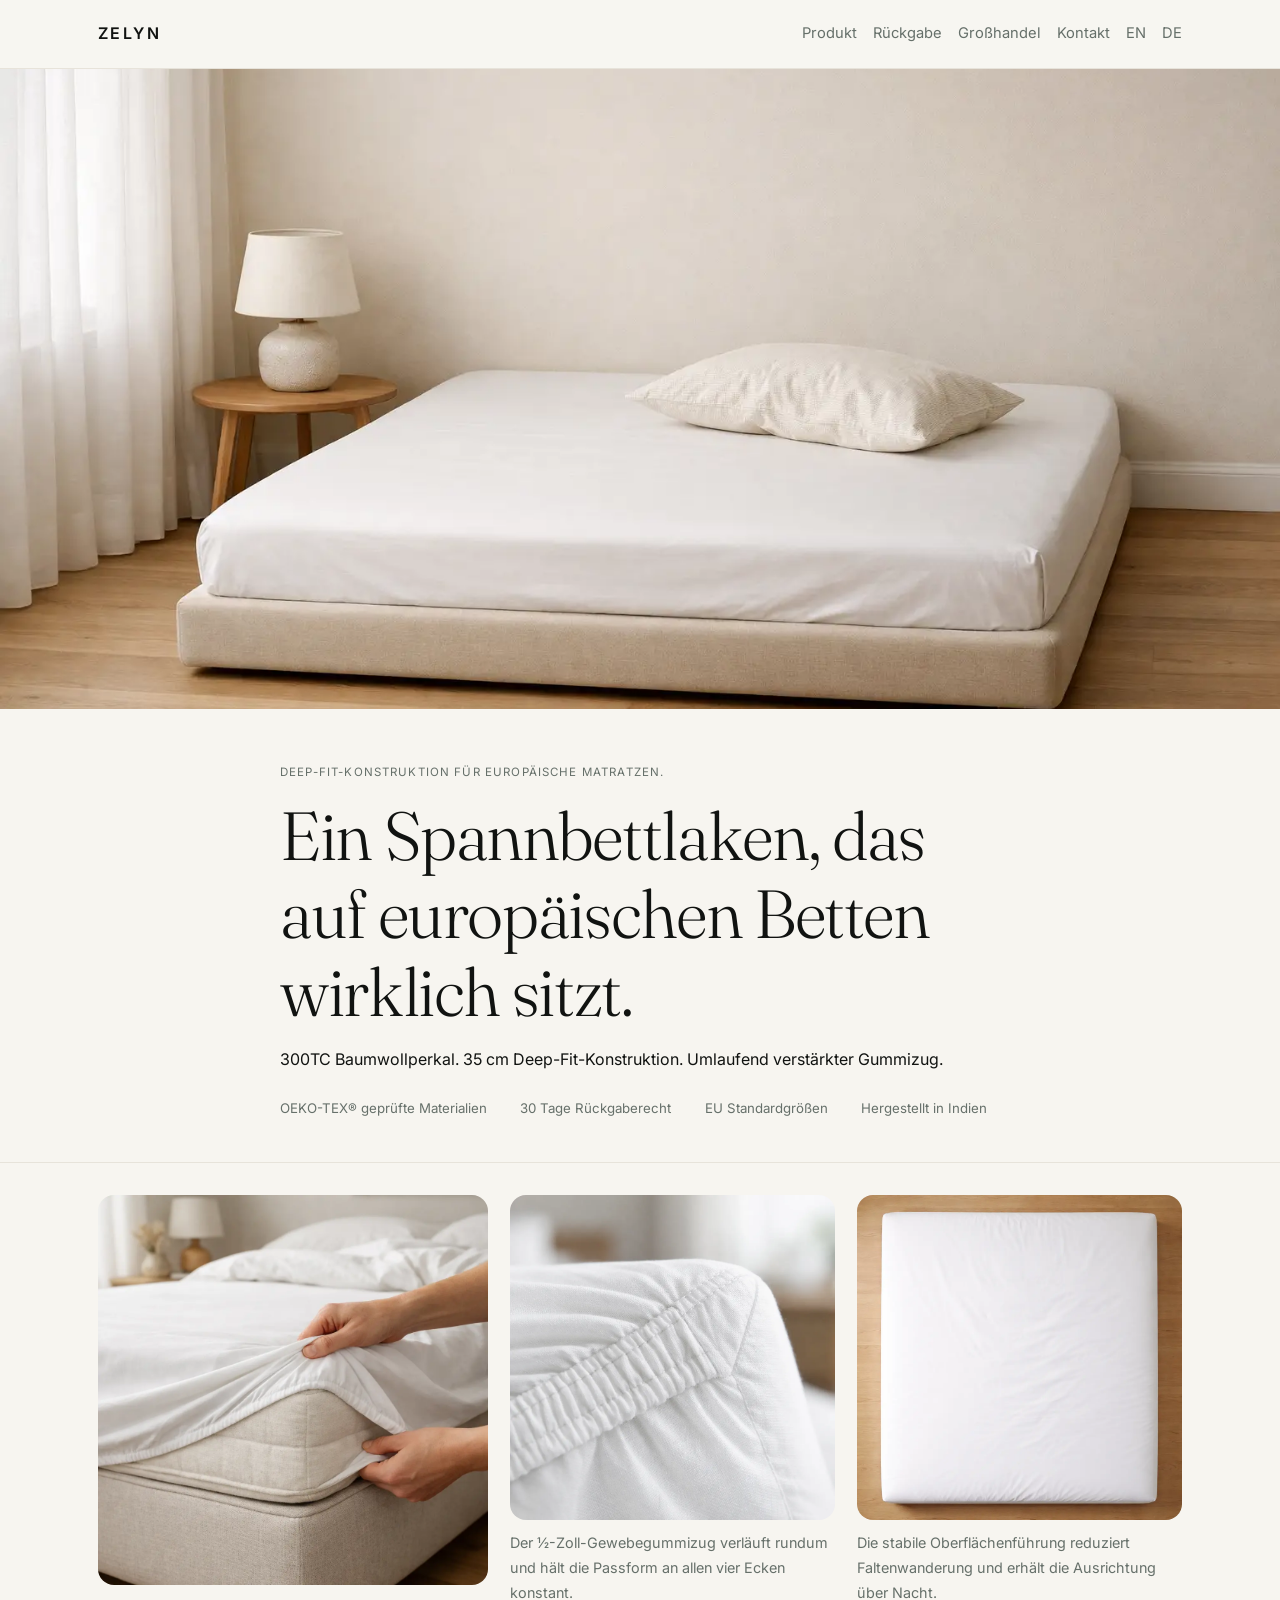
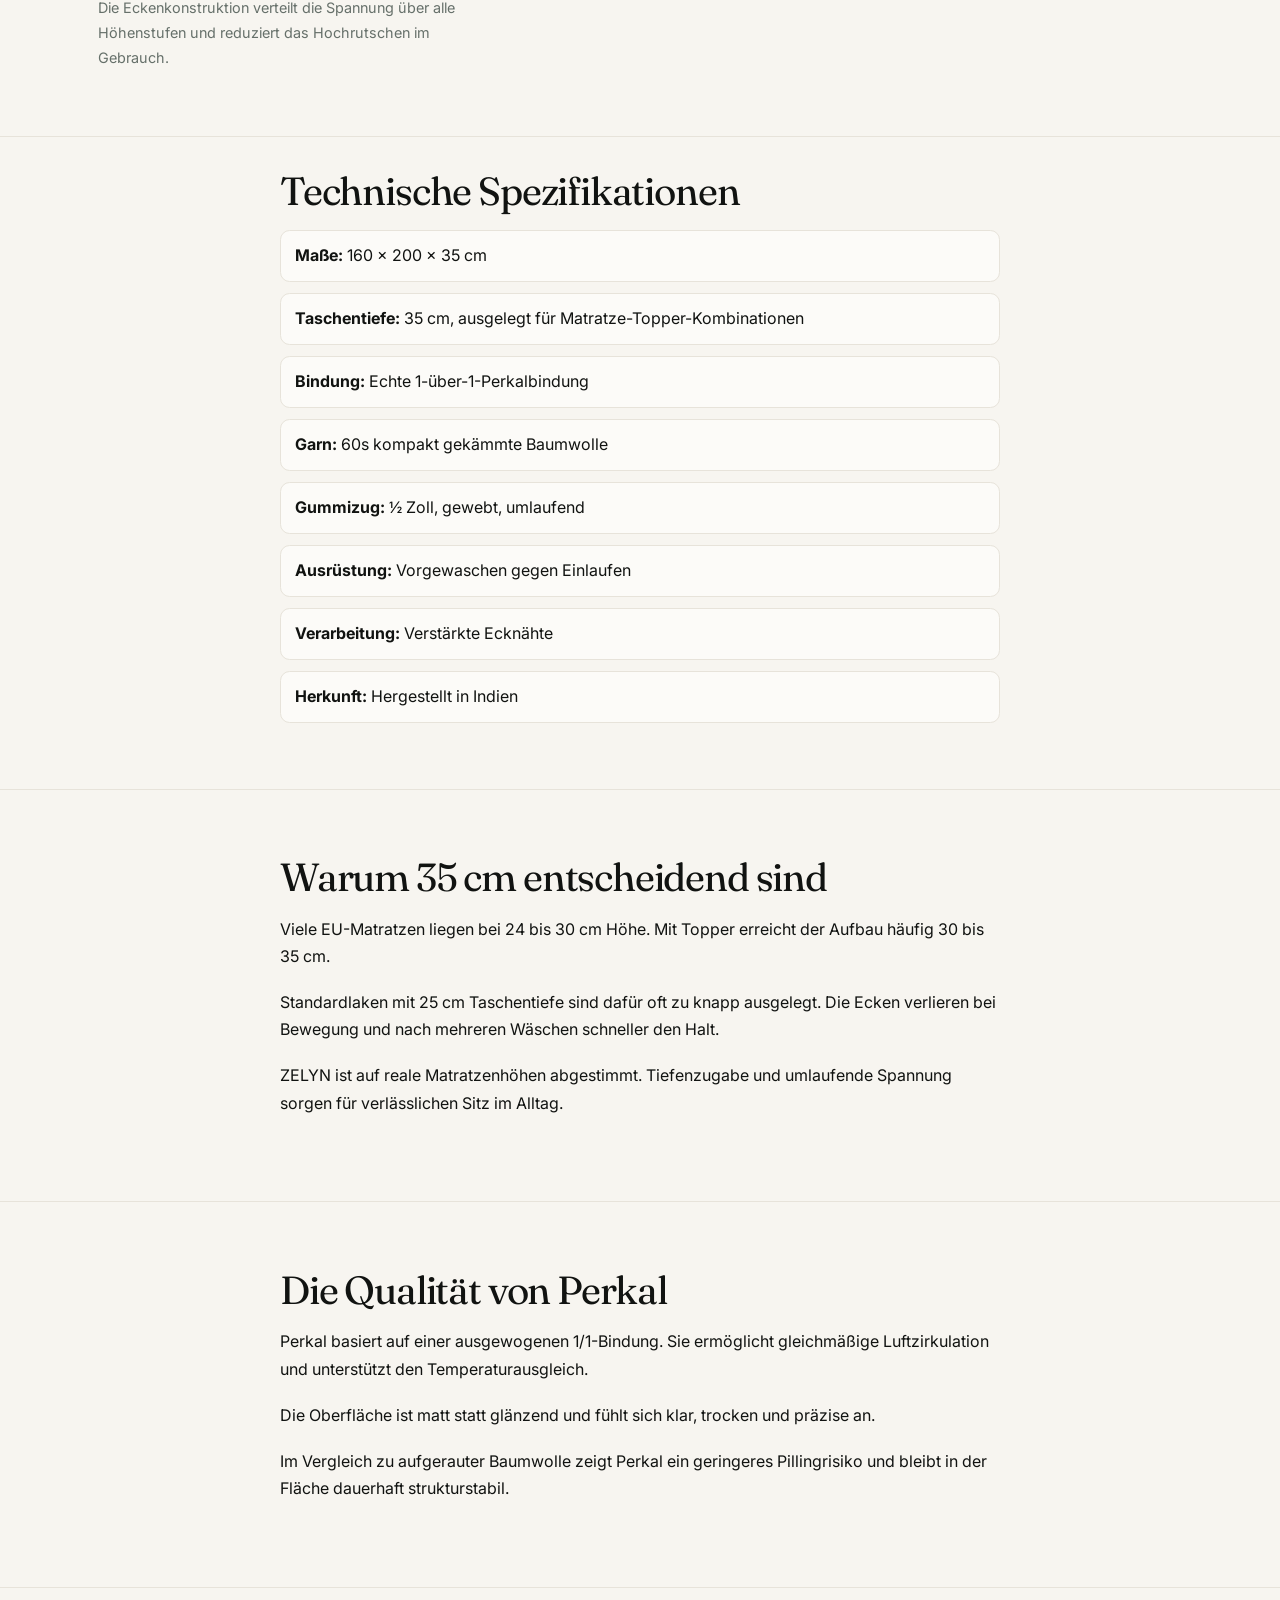
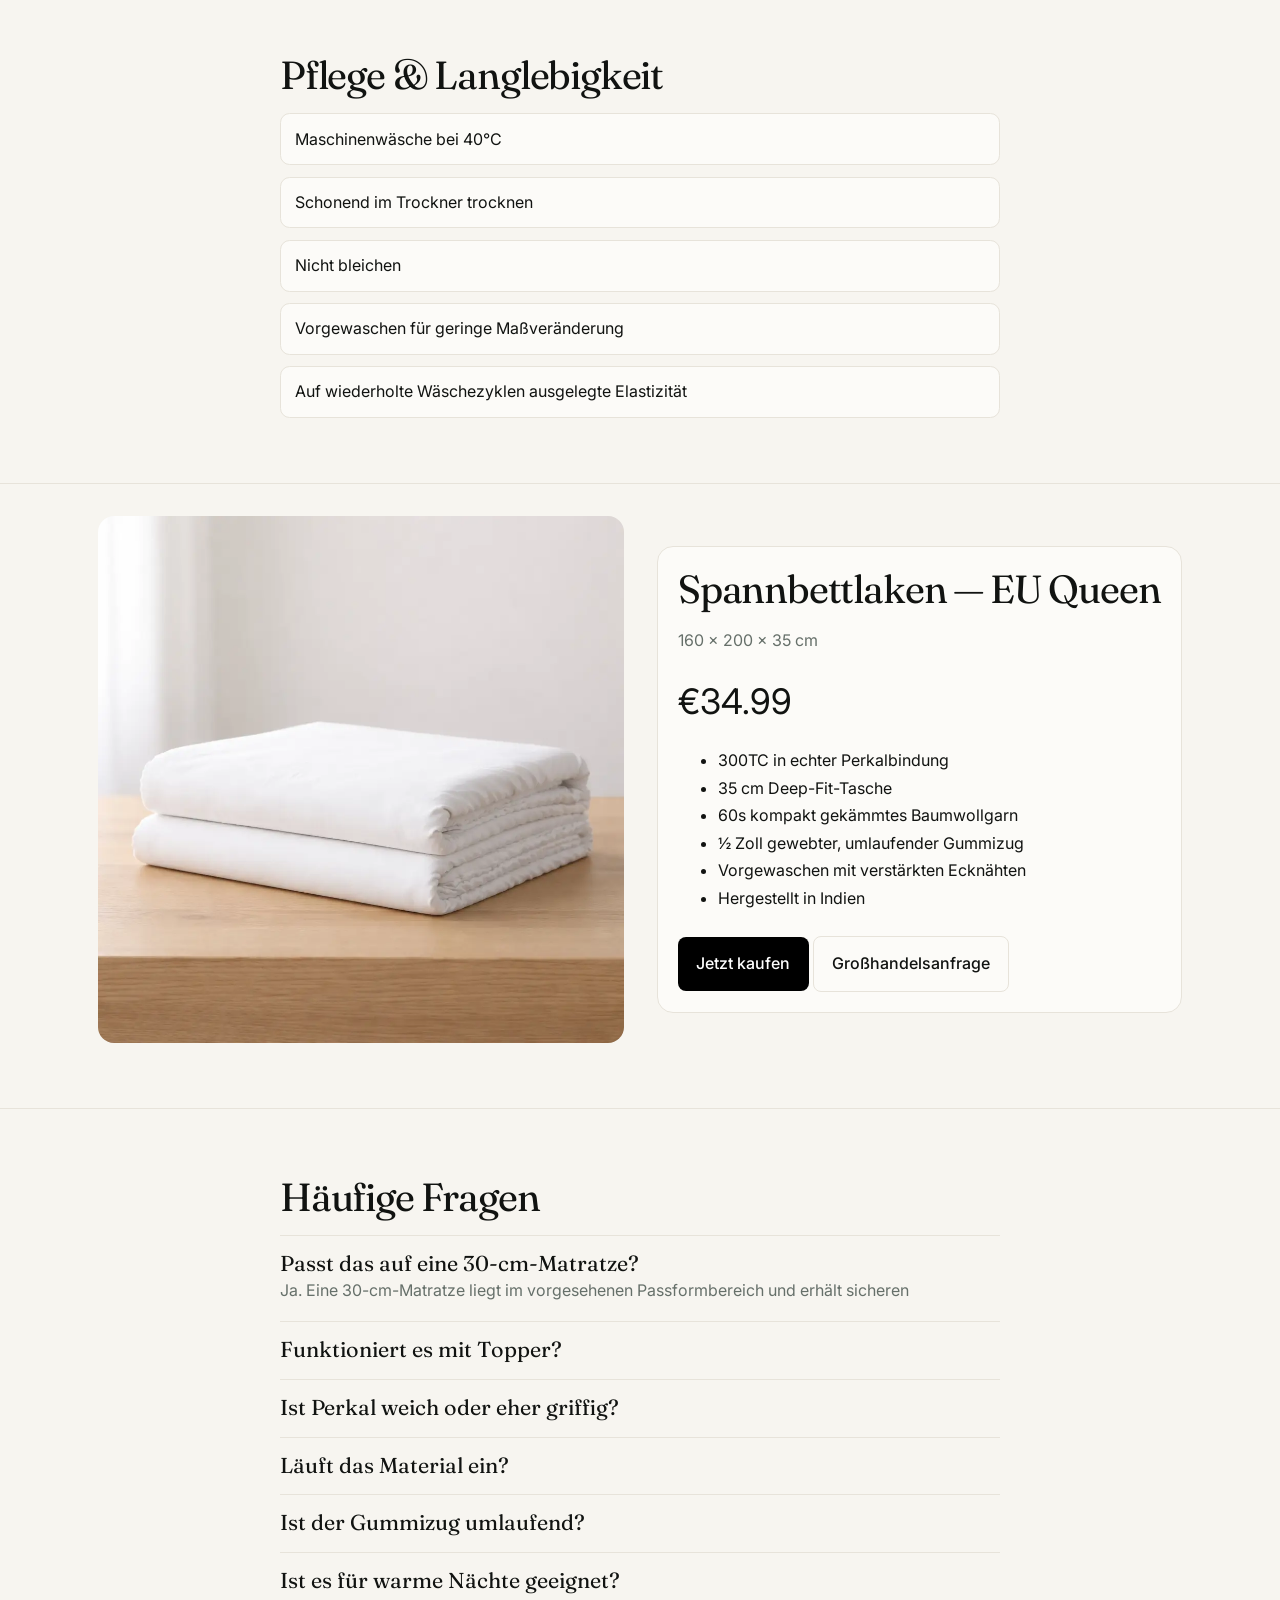
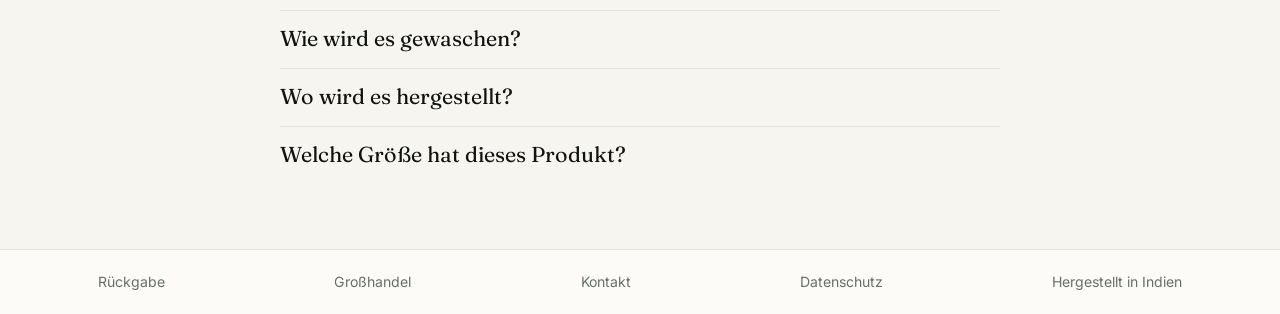
==== de/index.html @ d6361d7f "Add premium German localized DE pages with hreflang switcher" ====
<!doctype html>
<html lang="de">
<head>
  <meta charset="utf-8">
  <meta name="viewport" content="width=device-width, initial-scale=1">
  <title>ZELYN — Deep-Fit-Konstruktion für europäische Matratzen</title>
  <meta name="description" content="ZELYN Spannbettlaken mit Deep-Fit-Konstruktion für europäische Matratzen. 300TC Baumwollperkal, 35 cm Taschentiefe und umlaufend verstärkter Gummizug für verlässlichen Sitz.">
  <link rel="canonical" href="https://zelynhome.com/de/index.html">
  <link rel="alternate" hreflang="de" href="https://zelynhome.com/de/index.html">
  <link rel="alternate" hreflang="en" href="https://zelynhome.com/index.html">
  <link rel="alternate" hreflang="x-default" href="https://zelynhome.com/index.html">
  <link rel="preconnect" href="https://fonts.googleapis.com">
  <link rel="preconnect" href="https://fonts.gstatic.com" crossorigin>
  <link href="https://fonts.googleapis.com/css2?family=Fraunces:wght@400;500&family=Inter:wght@400;500;600&display=swap" rel="stylesheet">
  <link rel="stylesheet" href="../assets/css/styles.css">
</head>
<body>
  <header class="site-header">
    <div class="header-inner">
      <a class="logo" href="index.html" aria-label="ZELYN Startseite">ZELYN</a>
      <button class="menu-toggle" data-menu-toggle aria-label="Menü umschalten" aria-expanded="false"><span aria-hidden="true">☰</span><span class="sr-only">Menü</span></button>
      <nav class="site-nav" data-nav>
        <a href="#product">Produkt</a>
        <a href="returns.html">Rückgabe</a>
        <a href="wholesale.html">Großhandel</a>
        <a href="mailto:support@zelynhome.com">Kontakt</a>
        <a href="../index.html" lang="en" hreflang="en">EN</a>
        <a href="index.html" lang="de" hreflang="de" aria-current="page">DE</a>
      </nav>
    </div>
  </header>

  <main>
    <section class="reveal section-hero">
      <img class="hero-media hover-media" src="../assets/images/hero-bedroom.webp" alt="Spannbettlaken mit Deep-Fit-Sitz auf europäischem Bettaufbau" width="1536" height="1024" fetchpriority="high" decoding="async">
      <div class="hero-copy">
        <p class="kicker">Deep-Fit-Konstruktion für europäische Matratzen.</p>
        <h1>Ein Spannbettlaken, das auf europäischen Betten wirklich sitzt.</h1>
        <p>300TC Baumwollperkal. 35 cm Deep-Fit-Konstruktion. Umlaufend verstärkter Gummizug.</p>
        <div class="trust-row" aria-label="Vertrauensmerkmale">
          <span>OEKO-TEX® geprüfte Materialien</span>
          <span>30 Tage Rückgaberecht</span>
          <span>EU Standardgrößen</span>
          <span>Hergestellt in Indien</span>
        </div>
      </div>
    </section>

    <section class="reveal section-proof section-flow-tight">
      <div class="section-inner proof-grid">
        <figure class="proof-item proof-item-large hover-media">
          <img src="../assets/images/fit-demonstration.webp" alt="Spannbettlaken über Matratze und Topper" width="1024" height="1024" loading="lazy" decoding="async">
          <figcaption>Die Eckenkonstruktion verteilt die Spannung über alle Höhenstufen und reduziert das Hochrutschen im Gebrauch.</figcaption>
        </figure>
        <figure class="proof-item hover-media">
          <img src="../assets/images/elastic-closeup.webp" alt="Detailansicht des umlaufenden Gummizugs" width="1024" height="1024" loading="lazy" decoding="async">
          <figcaption>Der ½-Zoll-Gewebegummizug verläuft rundum und hält die Passform an allen vier Ecken konstant.</figcaption>
        </figure>
        <figure class="proof-item hover-media">
          <img src="../assets/images/topdown.webp" alt="Draufsicht auf die glatte Liegefläche" width="1024" height="1024" loading="lazy" decoding="async">
          <figcaption>Die stabile Oberflächenführung reduziert Faltenwanderung und erhält die Ausrichtung über Nacht.</figcaption>
        </figure>
      </div>
    </section>

    <section class="reveal section-engineering section-flow-tight">
      <div class="section-inner">
        <h2>Technische Spezifikationen</h2>
        <ul class="technical-list">
          <li><strong>Maße:</strong> 160 × 200 × 35 cm</li>
          <li><strong>Taschentiefe:</strong> 35 cm, ausgelegt für Matratze-Topper-Kombinationen</li>
          <li><strong>Bindung:</strong> Echte 1-über-1-Perkalbindung</li>
          <li><strong>Garn:</strong> 60s kompakt gekämmte Baumwolle</li>
          <li><strong>Gummizug:</strong> ½ Zoll, gewebt, umlaufend</li>
          <li><strong>Ausrüstung:</strong> Vorgewaschen gegen Einlaufen</li>
          <li><strong>Verarbeitung:</strong> Verstärkte Ecknähte</li>
          <li><strong>Herkunft:</strong> Hergestellt in Indien</li>
        </ul>
      </div>
    </section>

    <section class="reveal">
      <div class="section-inner">
        <h2>Warum 35 cm entscheidend sind</h2>
        <p>Viele EU-Matratzen liegen bei 24 bis 30 cm Höhe. Mit Topper erreicht der Aufbau häufig 30 bis 35 cm.</p>
        <p>Standardlaken mit 25 cm Taschentiefe sind dafür oft zu knapp ausgelegt. Die Ecken verlieren bei Bewegung und nach mehreren Wäschen schneller den Halt.</p>
        <p>ZELYN ist auf reale Matratzenhöhen abgestimmt. Tiefenzugabe und umlaufende Spannung sorgen für verlässlichen Sitz im Alltag.</p>
      </div>
    </section>

    <section class="reveal">
      <div class="section-inner">
        <h2>Die Qualität von Perkal</h2>
        <p>Perkal basiert auf einer ausgewogenen 1/1-Bindung. Sie ermöglicht gleichmäßige Luftzirkulation und unterstützt den Temperaturausgleich.</p>
        <p>Die Oberfläche ist matt statt glänzend und fühlt sich klar, trocken und präzise an.</p>
        <p>Im Vergleich zu aufgerauter Baumwolle zeigt Perkal ein geringeres Pillingrisiko und bleibt in der Fläche dauerhaft strukturstabil.</p>
      </div>
    </section>

    <section class="reveal">
      <div class="section-inner">
        <h2>Pflege &amp; Langlebigkeit</h2>
        <ul class="technical-list">
          <li>Maschinenwäsche bei 40°C</li>
          <li>Schonend im Trockner trocknen</li>
          <li>Nicht bleichen</li>
          <li>Vorgewaschen für geringe Maßveränderung</li>
          <li>Auf wiederholte Wäschezyklen ausgelegte Elastizität</li>
        </ul>
      </div>
    </section>

    <section id="product" class="reveal section-product section-flow-tight">
      <div class="section-inner product-wrap">
        <img class="hover-media" src="../assets/images/folded.webp" alt="Gefaltetes ZELYN Spannbettlaken aus Baumwollperkal" width="1024" height="1024" loading="lazy" decoding="async">
        <div class="product-copy">
          <h2>Spannbettlaken — EU Queen</h2>
          <p class="spec">160 × 200 × 35 cm</p>
          <p class="price">€34.99</p>
          <ul>
            <li>300TC in echter Perkalbindung</li>
            <li>35 cm Deep-Fit-Tasche</li>
            <li>60s kompakt gekämmtes Baumwollgarn</li>
            <li>½ Zoll gewebter, umlaufender Gummizug</li>
            <li>Vorgewaschen mit verstärkten Ecknähten</li>
            <li>Hergestellt in Indien</li>
          </ul>
          <a class="button" href="mailto:support@zelynhome.com?subject=Jetzt%20kaufen%20%E2%80%94%20ZELYN%20EU%20Queen">Jetzt kaufen</a>
          <a class="button button-secondary" href="wholesale.html">Großhandelsanfrage</a>
        </div>
      </div>
    </section>

    <section class="reveal">
      <div class="section-inner">
        <h2>Häufige Fragen</h2>
        <div class="faq-item">
          <h3 class="faq-question">
            <button class="faq-trigger" type="button" data-faq-trigger aria-expanded="false">Passt das auf eine 30-cm-Matratze?</button>
          </h3>
          <div class="faq-answer" data-faq-answer>
            <p>Ja. Eine 30-cm-Matratze liegt im vorgesehenen Passformbereich und erhält sicheren Eckhalt.</p>
          </div>
        </div>
        <div class="faq-item">
          <h3 class="faq-question">
            <button class="faq-trigger" type="button" data-faq-trigger aria-expanded="false">Funktioniert es mit Topper?</button>
          </h3>
          <div class="faq-answer" data-faq-answer>
            <p>Ja. Die 35-cm-Tasche ist für Matratze-Topper-Kombinationen bis zur angegebenen Gesamthöhe ausgelegt.</p>
          </div>
        </div>
        <div class="faq-item">
          <h3 class="faq-question">
            <button class="faq-trigger" type="button" data-faq-trigger aria-expanded="false">Ist Perkal weich oder eher griffig?</button>
          </h3>
          <div class="faq-answer" data-faq-answer>
            <p>Perkal wirkt anfangs klar und griffig mit matter Oberfläche. Mit der Zeit wird es weicher und bleibt strukturiert.</p>
          </div>
        </div>
        <div class="faq-item">
          <h3 class="faq-question">
            <button class="faq-trigger" type="button" data-faq-trigger aria-expanded="false">Läuft das Material ein?</button>
          </h3>
          <div class="faq-answer" data-faq-answer>
            <p>Der Stoff ist vorgewaschen, um Maßveränderungen zu begrenzen und die Passform dauerhaft zu sichern.</p>
          </div>
        </div>
        <div class="faq-item">
          <h3 class="faq-question">
            <button class="faq-trigger" type="button" data-faq-trigger aria-expanded="false">Ist der Gummizug umlaufend?</button>
          </h3>
          <div class="faq-answer" data-faq-answer>
            <p>Ja. Ein ½-Zoll-Gewebegummizug verläuft über den gesamten Umfang, nicht nur an den Ecken.</p>
          </div>
        </div>
        <div class="faq-item">
          <h3 class="faq-question">
            <button class="faq-trigger" type="button" data-faq-trigger aria-expanded="false">Ist es für warme Nächte geeignet?</button>
          </h3>
          <div class="faq-answer" data-faq-answer>
            <p>Ja. Die ausgewogene Perkalbindung ist atmungsaktiv und unterstützt die Wärmeabgabe.</p>
          </div>
        </div>
        <div class="faq-item">
          <h3 class="faq-question">
            <button class="faq-trigger" type="button" data-faq-trigger aria-expanded="false">Wie wird es gewaschen?</button>
          </h3>
          <div class="faq-answer" data-faq-answer>
            <p>Bei 40°C waschen, schonend trocknen und auf Bleichmittel verzichten, um Stoff und Elastizität zu erhalten.</p>
          </div>
        </div>
        <div class="faq-item">
          <h3 class="faq-question">
            <button class="faq-trigger" type="button" data-faq-trigger aria-expanded="false">Wo wird es hergestellt?</button>
          </h3>
          <div class="faq-answer" data-faq-answer>
            <p>Hergestellt in Indien.</p>
          </div>
        </div>
        <div class="faq-item">
          <h3 class="faq-question">
            <button class="faq-trigger" type="button" data-faq-trigger aria-expanded="false">Welche Größe hat dieses Produkt?</button>
          </h3>
          <div class="faq-answer" data-faq-answer>
            <p>Dieses Produkt entspricht EU Queen: 160 × 200 × 35 cm.</p>
          </div>
        </div>
      </div>
    </section>
  </main>

  <footer class="site-footer">
    <div class="footer-inner footer-links">
      <a href="returns.html">Rückgabe</a>
      <a href="wholesale.html">Großhandel</a>
      <a href="mailto:support@zelynhome.com">Kontakt</a>
      <a href="#">Datenschutz</a>
      <span>Hergestellt in Indien</span>
    </div>
  </footer>

  <script src="../assets/js/main.js" defer></script>
  <script type="application/ld+json">
    {
      "@context": "https://schema.org",
      "@type": "Product",
      "name": "Spannbettlaken — EU Queen",
      "brand": {
        "@type": "Brand",
        "name": "ZELYN"
      },
      "description": "Spannbettlaken mit Deep-Fit-Konstruktion für europäische Matratzen und Topper-Kombinationen.",
      "size": "160x200x35",
      "material": "Baumwollperkal",
      "image": [
        "../assets/images/topdown.webp",
        "../assets/images/folded.webp",
        "../assets/images/fit-demonstration.webp"
      ],
      "offers": {
        "@type": "Offer",
        "priceCurrency": "EUR",
        "availability": "https://schema.org/InStock"
      }
    }
  </script>
</body>
</html>
---- assets/css/styles.css ----
:root {
  --bg: #f7f5f0;
  --surface: #fcfbf8;
  --ink: #111311;
  --muted: #66706a;
  --line: #e7e3da;
  --brand: #111311;
  --max: 1120px;
  --content-max: 720px;
  --paragraph-max: 680px;
  --measure: 720px;
}

* {
  box-sizing: border-box;
}

html,
body {
  margin: 0;
  padding: 0;
}

html {
  scroll-behavior: smooth;
}

body {
  font-family: "Inter", -apple-system, BlinkMacSystemFont, "Segoe UI", sans-serif;
  color: var(--ink);
  background: var(--bg);
  line-height: 1.72;
  font-size: 1rem;
}

img {
  display: block;
  width: 100%;
  height: auto;
}

a {
  color: inherit;
}


.sr-only {
  position: absolute;
  width: 1px;
  height: 1px;
  padding: 0;
  margin: -1px;
  overflow: hidden;
  clip: rect(0, 0, 0, 0);
  white-space: nowrap;
  border: 0;
}
h1,
h2,
h3 {
  font-family: "Fraunces", Georgia, serif;
  font-weight: 400;
  letter-spacing: -0.02em;
  margin: 0 0 0.95rem;
  line-height: 1.15;
}

h1 {
  font-size: clamp(2rem, 6.6vw, 4rem);
  font-weight: 300;
}

h2 {
  font-size: clamp(1.55rem, 4vw, 2.45rem);
  letter-spacing: -0.03em;
}

h3 {
  font-size: clamp(1.08rem, 2.6vw, 1.35rem);
}

p,
ul {
  margin: 0 0 1.15rem;
}

p {
  max-width: var(--paragraph-max);
}

h1 + p,
h2 + p,
h3 + p {
  margin-top: 0.3rem;
}

.site-header {
  position: sticky;
  top: 0;
  z-index: 10;
  background: color-mix(in srgb, var(--bg) 94%, white 6%);
  backdrop-filter: blur(8px);
  border-bottom: 1px solid var(--line);
}

.header-inner,
.footer-inner,
.section-inner {
  max-width: var(--max);
  margin: 0 auto;
  padding: 0 1.1rem;
}

.header-inner {
  min-height: 68px;
  display: flex;
  align-items: center;
  justify-content: space-between;
  gap: 1rem;
}

.logo {
  text-decoration: none;
  font-size: 1rem;
  letter-spacing: 0.16em;
  font-weight: 600;
}

.menu-toggle {
  border: 1px solid var(--line);
  background: var(--surface);
  border-radius: 0.5rem;
  padding: 0.45rem 0.7rem;
  font-size: 0.95rem;
  line-height: 1;
}

.site-nav {
  display: none;
  gap: 1rem;
  font-size: 0.92rem;
  color: var(--muted);
}

.site-nav a {
  text-decoration: none;
}

.site-nav.is-open {
  display: flex;
  flex-direction: column;
  position: absolute;
  left: 0;
  right: 0;
  top: 68px;
  padding: 1.1rem;
  border-bottom: 1px solid var(--line);
  background: var(--surface);
}

main section {
  border-bottom: 1px solid var(--line);
}

main section:last-of-type {
  border-bottom: 0;
}

.hero-media {
  width: 100%;
  aspect-ratio: 4 / 5;
  object-fit: cover;
}

.hero-copy {
  padding: 2.25rem 1.1rem 2rem;
  margin: 0 auto;
}

.hero-copy > * {
  max-width: var(--content-max);
  margin-left: auto;
  margin-right: auto;
}

.kicker {
  color: var(--muted);
  text-transform: uppercase;
  letter-spacing: 0.1em;
  font-size: 0.72rem;
  margin-bottom: 0.8rem;
}

.trust-row {
  display: grid;
  grid-template-columns: 1fr 1fr;
  gap: 0.65rem;
  color: var(--muted);
  font-size: 0.83rem;
  margin-top: 1.5rem;
}

.section-inner {
  padding-top: 2.75rem;
  padding-bottom: 2.75rem;
}

.section-inner > :not(img) {
  max-width: var(--content-max);
}

.product-wrap {
  display: grid;
  gap: 1.3rem;
}

.product-copy {
  background: var(--surface);
  border: 1px solid var(--line);
  border-radius: 1rem;
  padding: 1.25rem;
}

.spec {
  color: var(--muted);
  margin-bottom: 0.75rem;
}

.price {
  font-size: clamp(1.8rem, 5vw, 2.2rem);
  margin: 1rem 0;
}

.button {
  display: block;
  width: 100%;
  text-align: center;
  text-decoration: none;
  background: #000;
  color: #fff;
  padding: 0.82rem 1.15rem;
  border-radius: 8px;
  font-weight: 500;
  margin-top: 0.35rem;
  transition: background-color 200ms ease, transform 200ms ease;
}

.button:hover {
  background: #202020;
  transform: translateY(-2px);
}

.product-wrap img {
  border-radius: 1rem;
}


.proof-grid {
  display: grid;
  gap: 1rem;
}

.proof-item {
  margin: 0;
}

.proof-item img {
  border-radius: 1rem;
}

.reveal {
  opacity: 0;
  transform: translateY(12px);
  transition: opacity 500ms cubic-bezier(0.4, 0, 0.2, 1), transform 500ms cubic-bezier(0.4, 0, 0.2, 1);
  transition-delay: 0ms;
}

.reveal.is-visible {
  opacity: 1;
  transform: translateY(0);
  transition-delay: 0ms;
}

.hover-media {
  overflow: hidden;
}

.hover-media img {
  transition: transform 300ms ease;
}

img.hover-media {
  transition: transform 300ms ease;
}

.faq-question {
  margin: 0;
  font-family: "Fraunces", Georgia, serif;
  font-size: clamp(1.08rem, 2.6vw, 1.35rem);
  font-weight: 400;
  letter-spacing: -0.02em;
  line-height: 1.15;
}

.faq-trigger {
  width: 100%;
  text-align: left;
  background: transparent;
  border: 0;
  padding: 0;
  color: inherit;
  font: inherit;
  cursor: pointer;
}

.faq-answer {
  overflow: hidden;
  max-height: 0;
  opacity: 0;
  transition: max-height 300ms ease, opacity 300ms ease;
}

.faq-item.is-open .faq-answer {
  opacity: 1;
}

.proof-item figcaption {
  color: var(--muted);
  font-size: 0.9rem;
  margin-top: 0.7rem;
}

.technical-list {
  list-style: none;
  padding: 0;
  margin: 0;
  display: grid;
  gap: 0.7rem;
}

.technical-list li {
  padding: 0.7rem 0.85rem;
  border: 1px solid var(--line);
  border-radius: 0.6rem;
  background: var(--surface);
}

.button-secondary {
  background: transparent;
  color: var(--ink);
  border: 1px solid var(--line);
}

.button-secondary:hover {
  background: color-mix(in srgb, var(--surface) 90%, white 10%);
}

.footer-links {
  align-items: center;
}

.footer-links a {
  text-decoration: none;
}

.faq-item {
  border-top: 1px solid var(--line);
  padding: 1rem 0;
}

.faq-item p {
  color: var(--muted);
  margin: 0;
}

.page-content {
  max-width: var(--max);
  margin: 0 auto;
  padding: 3.2rem 1.1rem;
}

.page-content > * {
  max-width: var(--measure);
}

.page-content ul {
  padding-left: 1rem;
}

.site-footer {
  border-top: 1px solid var(--line);
  background: var(--surface);
}

.footer-inner {
  padding-top: 1.25rem;
  padding-bottom: 1.25rem;
  display: flex;
  justify-content: space-between;
  gap: 1rem;
  flex-wrap: wrap;
  color: var(--muted);
  font-size: 0.88rem;
}

@media (min-width: 768px) {
  h1 {
    font-size: clamp(2.3rem, 5.4vw, 4.25rem);
  }

  .menu-toggle {
    display: none;
  }

  .site-nav {
    display: flex;
    position: static;
  }

  .hero-media {
    aspect-ratio: 16 / 8;
  }

  .section-flow-tight .section-inner {
    padding-top: 2rem;
  }

  .section-hero .hero-copy {
    padding-top: 3.4rem;
    padding-bottom: 2.6rem;
  }


  .trust-row {
    grid-template-columns: repeat(4, auto);
    gap: 1.25rem;
  }

  .product-wrap {
    grid-template-columns: 1fr 1fr;
    gap: 2rem;
    align-items: center;
  }

  .proof-grid {
    grid-template-columns: 1.2fr 1fr 1fr;
    align-items: start;
    gap: 1.35rem;
  }

  .proof-item-large {
    grid-row: span 2;
  }

  .section-inner {
    padding-top: 4.1rem;
    padding-bottom: 4.1rem;
  }

  .section-inner > :not(img) {
    margin-left: auto;
    margin-right: auto;
  }

  .button {
    display: inline-block;
    width: auto;
  }

}

@media (hover: hover) and (pointer: fine) {
  .hover-media:hover img {
    transform: scale(1.02);
  }

  img.hover-media:hover {
    transform: scale(1.02);
  }
}


@media (max-width: 767px) {
  h1 {
    font-size: clamp(1.9rem, 8.8vw, 2.8rem);
  }

  h1,
  h2,
  h3 {
    margin-bottom: 1.05rem;
    line-height: 1.2;
  }

  p,
  ul {
    margin-bottom: 1.25rem;
    line-height: 1.76;
  }

  h1 + p,
  h2 + p,
  h3 + p {
    margin-top: 0.45rem;
  }

  .section-flow-tight .section-inner {
    padding-top: 2rem;
  }

  .section-proof .section-inner {
    padding-bottom: 2.3rem;
  }

  .section-product .section-inner {
    padding-top: 2.3rem;
  }

  .product-copy .button {
    width: 100%;
  }

  .section-hero .hero-media {
    width: 100vw;
    margin-left: calc(50% - 50vw);
    max-width: none;
  }
}

@media (prefers-reduced-motion: reduce) {
  html {
    scroll-behavior: auto;
  }

  .reveal,
  .reveal.is-visible,
  .button,
  .hover-media img,
  img.hover-media,
  .faq-answer {
    transition: none;
    transition-delay: 0ms;
    transform: none;
    opacity: 1;
  }
}
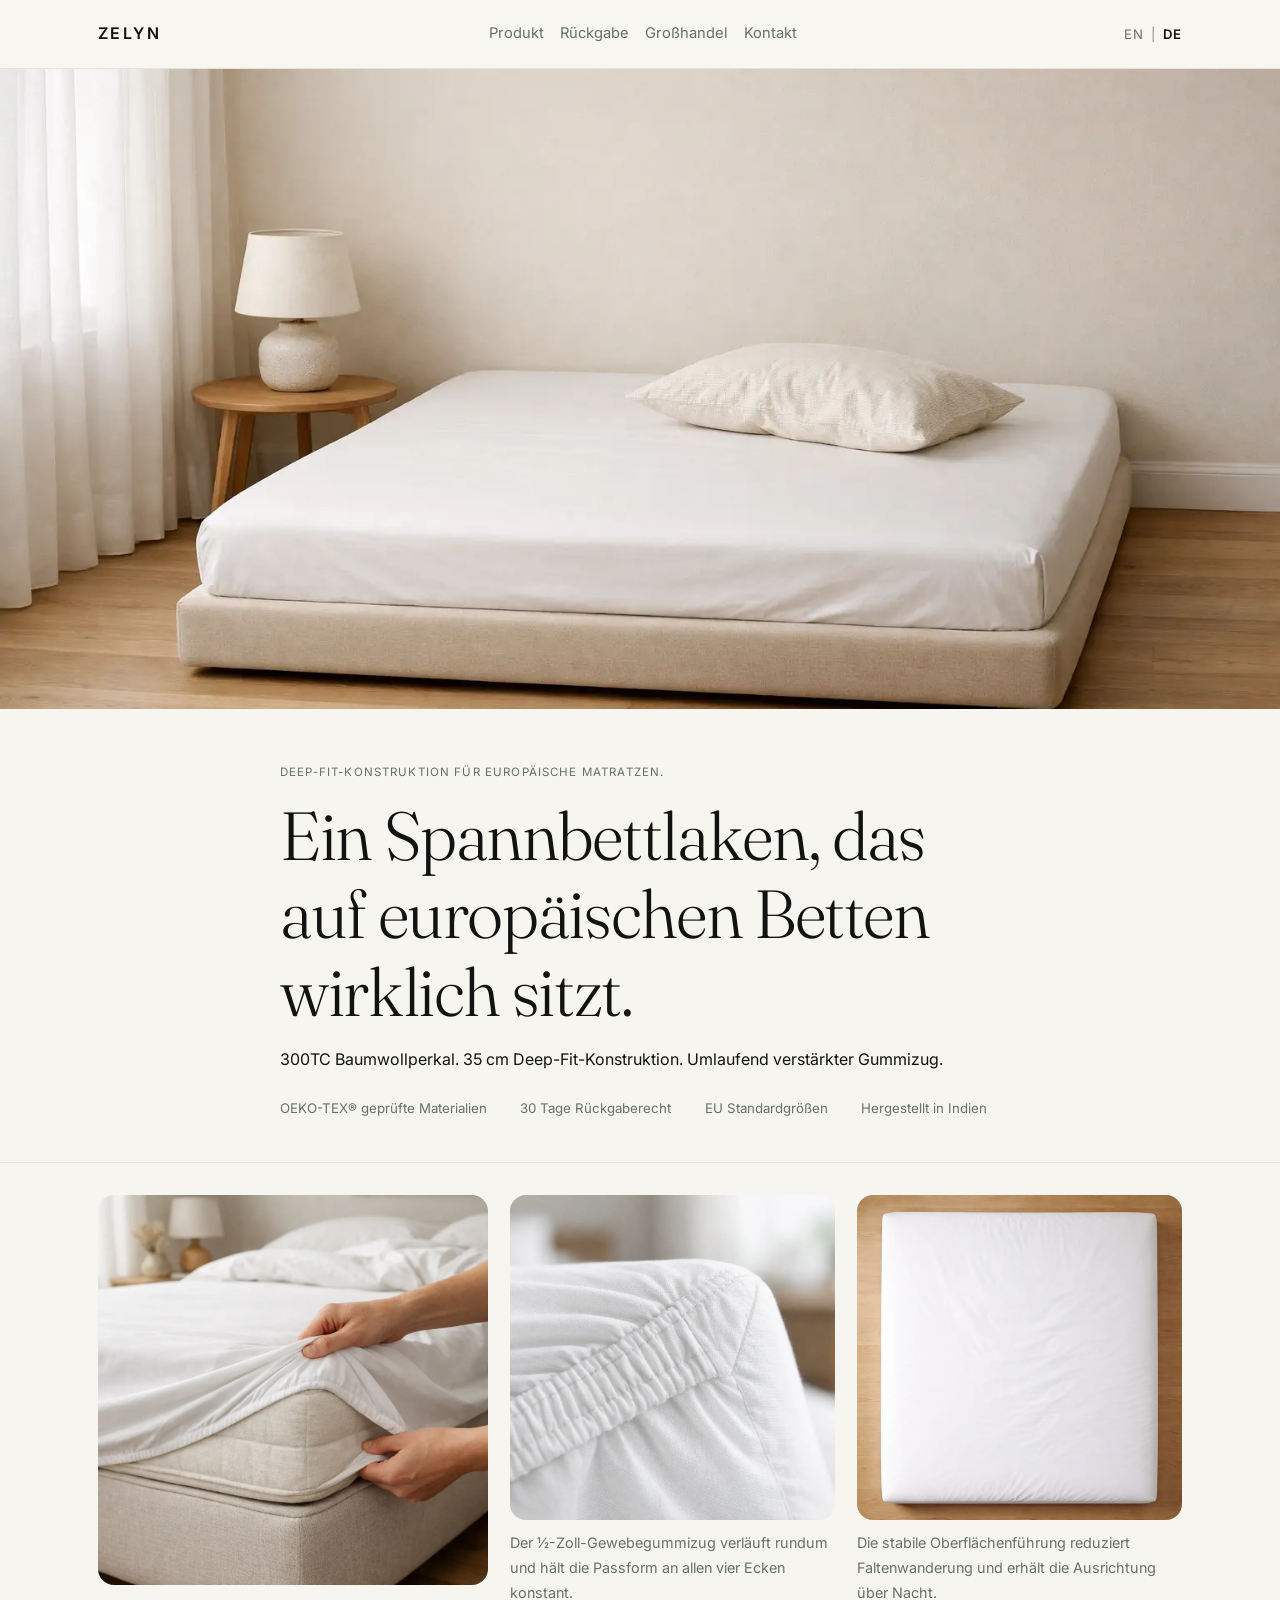
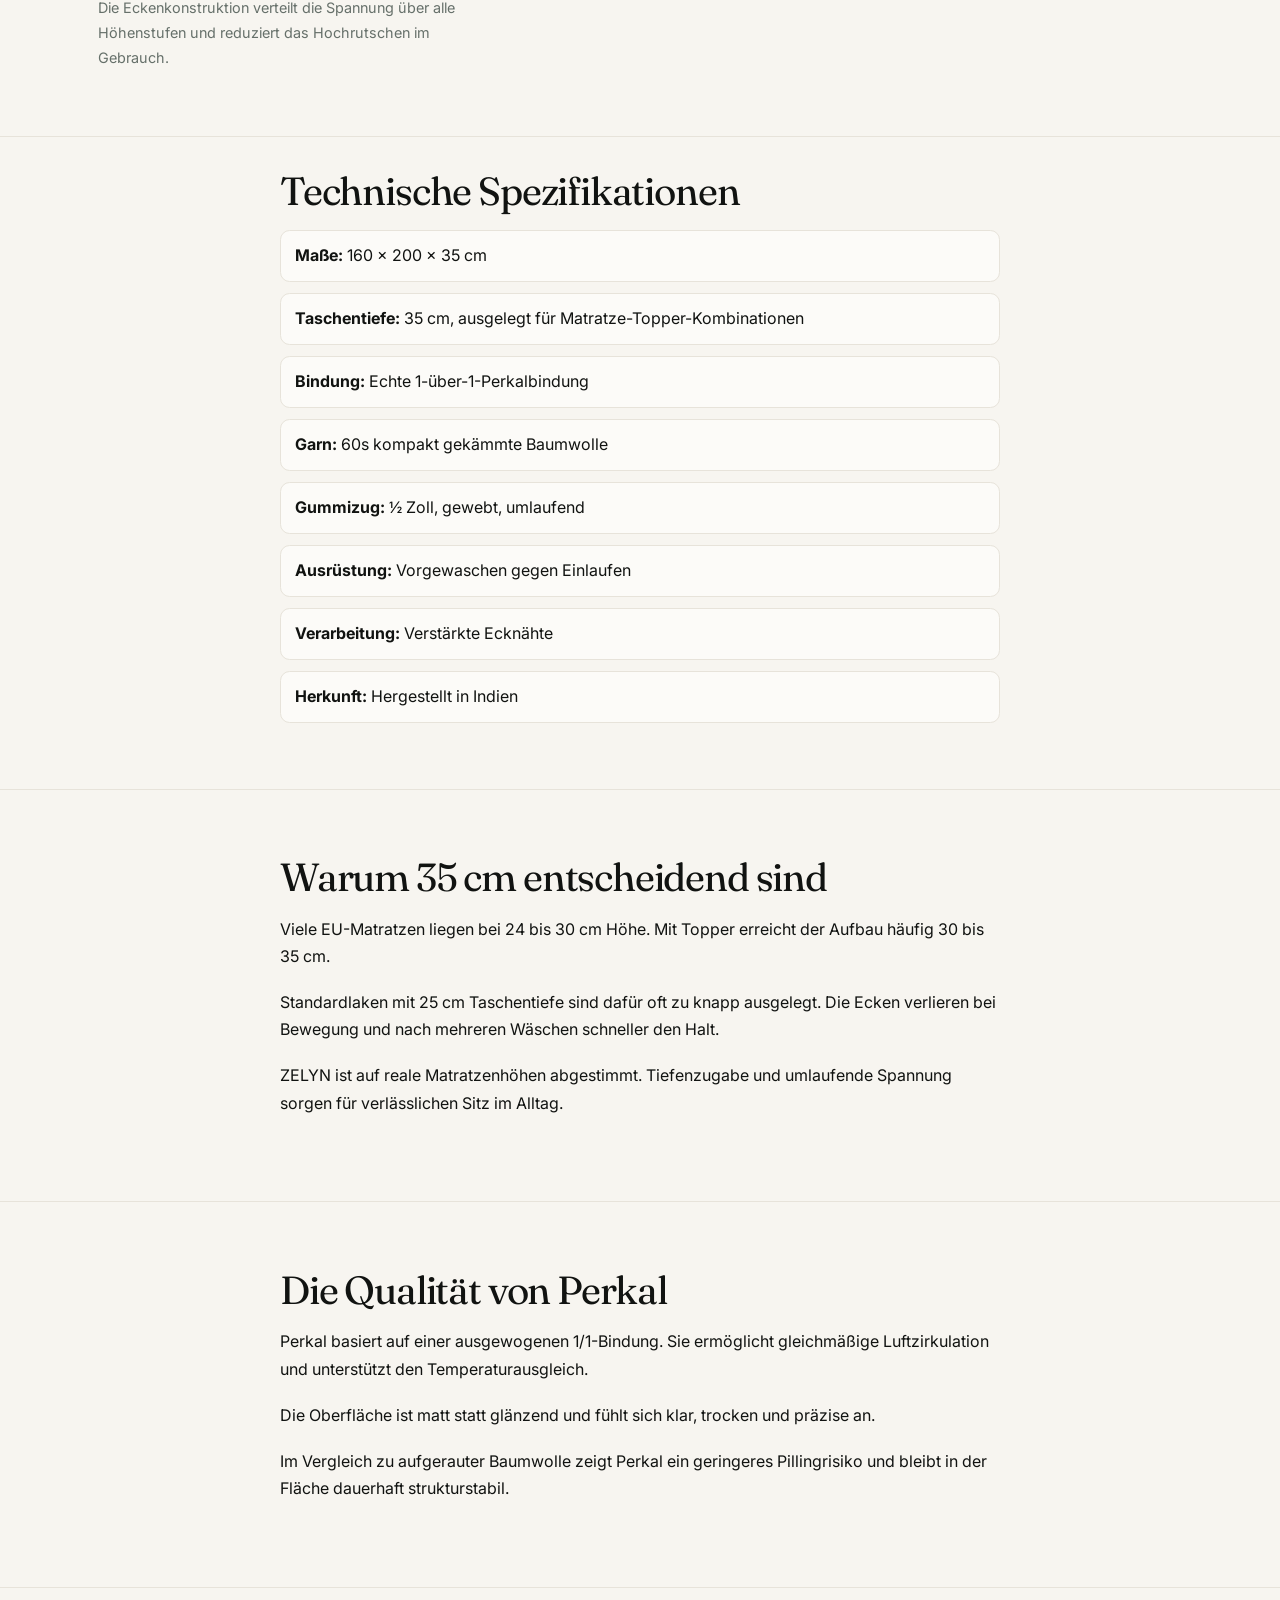
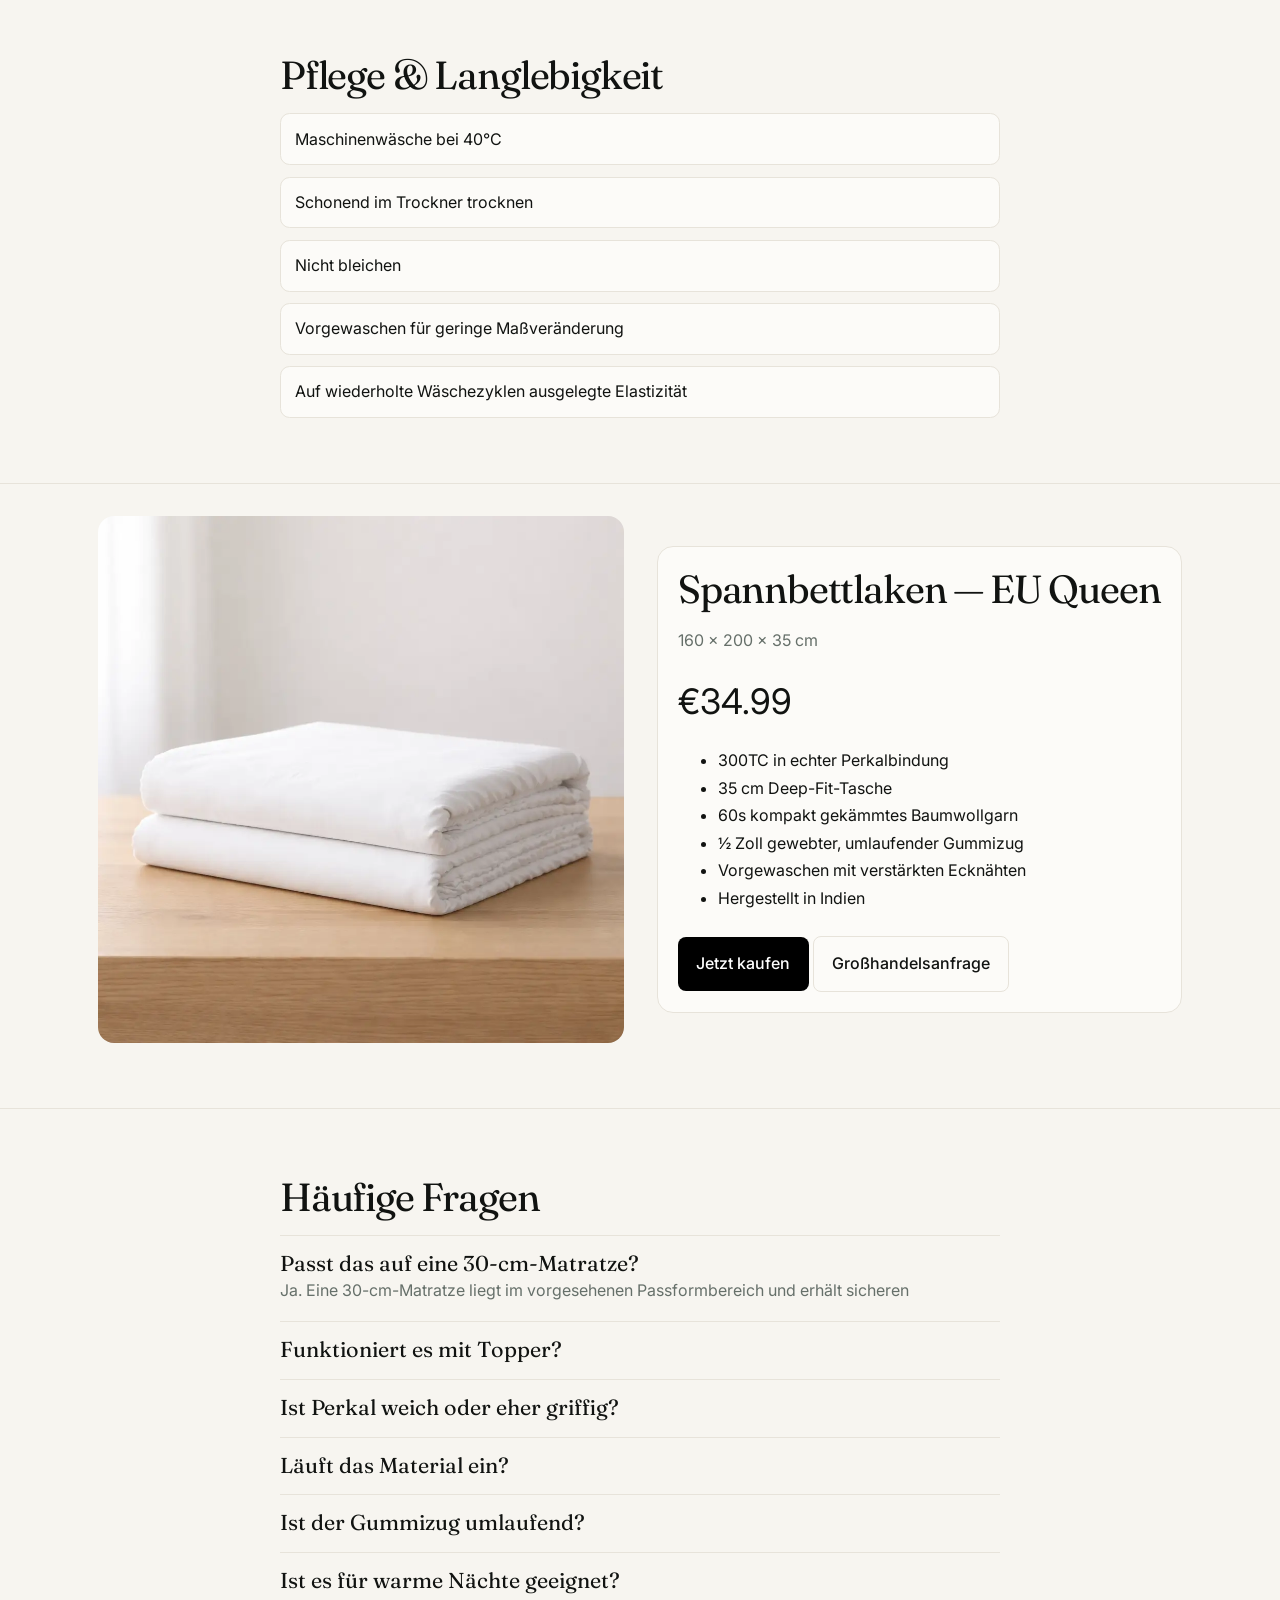
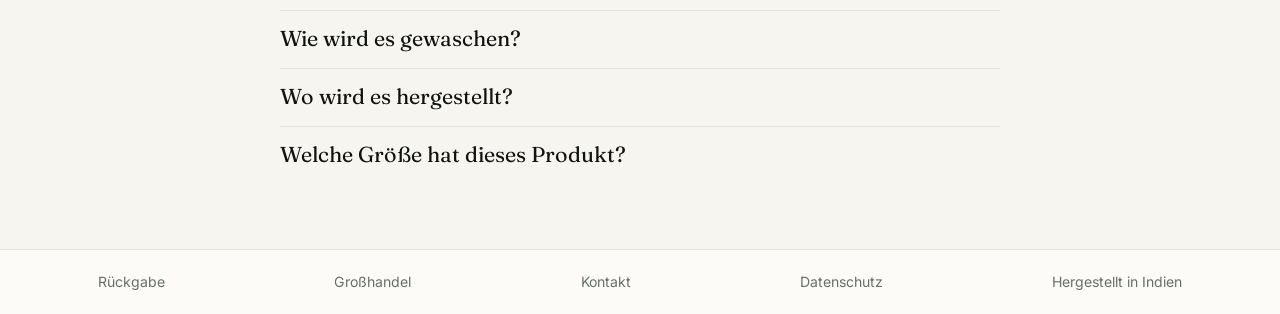
==== commit 46a5e8a1: "Standardize EN/DE routing, hreflang, and language switch" ====
--- a/de/index.html
+++ b/de/index.html
@@ -5,34 +5,37 @@
   <meta name="viewport" content="width=device-width, initial-scale=1">
   <title>ZELYN — Deep-Fit-Konstruktion für europäische Matratzen</title>
   <meta name="description" content="ZELYN Spannbettlaken mit Deep-Fit-Konstruktion für europäische Matratzen. 300TC Baumwollperkal, 35 cm Taschentiefe und umlaufend verstärkter Gummizug für verlässlichen Sitz.">
-  <link rel="canonical" href="https://zelynhome.com/de/index.html">
-  <link rel="alternate" hreflang="de" href="https://zelynhome.com/de/index.html">
-  <link rel="alternate" hreflang="en" href="https://zelynhome.com/index.html">
-  <link rel="alternate" hreflang="x-default" href="https://zelynhome.com/index.html">
+  <link rel="canonical" href="https://zelynhome.com/de/">
+  <link rel="alternate" hreflang="de" href="https://zelynhome.com/de/">
+  <link rel="alternate" hreflang="en" href="https://zelynhome.com/">
+  <link rel="alternate" hreflang="x-default" href="https://zelynhome.com/">
   <link rel="preconnect" href="https://fonts.googleapis.com">
   <link rel="preconnect" href="https://fonts.gstatic.com" crossorigin>
   <link href="https://fonts.googleapis.com/css2?family=Fraunces:wght@400;500&family=Inter:wght@400;500;600&display=swap" rel="stylesheet">
-  <link rel="stylesheet" href="../assets/css/styles.css">
+  <link rel="stylesheet" href="/assets/css/styles.css">
 </head>
 <body>
   <header class="site-header">
     <div class="header-inner">
-      <a class="logo" href="index.html" aria-label="ZELYN Startseite">ZELYN</a>
+      <a class="logo" href="/de/" aria-label="ZELYN Startseite">ZELYN</a>
       <button class="menu-toggle" data-menu-toggle aria-label="Menü umschalten" aria-expanded="false"><span aria-hidden="true">☰</span><span class="sr-only">Menü</span></button>
       <nav class="site-nav" data-nav>
         <a href="#product">Produkt</a>
-        <a href="returns.html">Rückgabe</a>
-        <a href="wholesale.html">Großhandel</a>
+        <a href="/de/returns.html">Rückgabe</a>
+        <a href="/de/wholesale.html">Großhandel</a>
         <a href="mailto:support@zelynhome.com">Kontakt</a>
-        <a href="../index.html" lang="en" hreflang="en">EN</a>
-        <a href="index.html" lang="de" hreflang="de" aria-current="page">DE</a>
+      </nav>
+      <nav class="language-switch">
+        <a href="/" class="lang-en">EN</a>
+        <span class="divider">|</span>
+        <a href="/de/" class="lang-de active">DE</a>
       </nav>
     </div>
   </header>
 
   <main>
     <section class="reveal section-hero">
-      <img class="hero-media hover-media" src="../assets/images/hero-bedroom.webp" alt="Spannbettlaken mit Deep-Fit-Sitz auf europäischem Bettaufbau" width="1536" height="1024" fetchpriority="high" decoding="async">
+      <img class="hero-media hover-media" src="/assets/images/hero-bedroom.webp" alt="Spannbettlaken mit Deep-Fit-Sitz auf europäischem Bettaufbau" width="1536" height="1024" fetchpriority="high" decoding="async">
       <div class="hero-copy">
         <p class="kicker">Deep-Fit-Konstruktion für europäische Matratzen.</p>
         <h1>Ein Spannbettlaken, das auf europäischen Betten wirklich sitzt.</h1>
@@ -49,15 +52,15 @@
     <section class="reveal section-proof section-flow-tight">
       <div class="section-inner proof-grid">
         <figure class="proof-item proof-item-large hover-media">
-          <img src="../assets/images/fit-demonstration.webp" alt="Spannbettlaken über Matratze und Topper" width="1024" height="1024" loading="lazy" decoding="async">
+          <img src="/assets/images/fit-demonstration.webp" alt="Spannbettlaken über Matratze und Topper" width="1024" height="1024" loading="lazy" decoding="async">
           <figcaption>Die Eckenkonstruktion verteilt die Spannung über alle Höhenstufen und reduziert das Hochrutschen im Gebrauch.</figcaption>
         </figure>
         <figure class="proof-item hover-media">
-          <img src="../assets/images/elastic-closeup.webp" alt="Detailansicht des umlaufenden Gummizugs" width="1024" height="1024" loading="lazy" decoding="async">
+          <img src="/assets/images/elastic-closeup.webp" alt="Detailansicht des umlaufenden Gummizugs" width="1024" height="1024" loading="lazy" decoding="async">
           <figcaption>Der ½-Zoll-Gewebegummizug verläuft rundum und hält die Passform an allen vier Ecken konstant.</figcaption>
         </figure>
         <figure class="proof-item hover-media">
-          <img src="../assets/images/topdown.webp" alt="Draufsicht auf die glatte Liegefläche" width="1024" height="1024" loading="lazy" decoding="async">
+          <img src="/assets/images/topdown.webp" alt="Draufsicht auf die glatte Liegefläche" width="1024" height="1024" loading="lazy" decoding="async">
           <figcaption>Die stabile Oberflächenführung reduziert Faltenwanderung und erhält die Ausrichtung über Nacht.</figcaption>
         </figure>
       </div>
@@ -112,7 +115,7 @@
 
     <section id="product" class="reveal section-product section-flow-tight">
       <div class="section-inner product-wrap">
-        <img class="hover-media" src="../assets/images/folded.webp" alt="Gefaltetes ZELYN Spannbettlaken aus Baumwollperkal" width="1024" height="1024" loading="lazy" decoding="async">
+        <img class="hover-media" src="/assets/images/folded.webp" alt="Gefaltetes ZELYN Spannbettlaken aus Baumwollperkal" width="1024" height="1024" loading="lazy" decoding="async">
         <div class="product-copy">
           <h2>Spannbettlaken — EU Queen</h2>
           <p class="spec">160 × 200 × 35 cm</p>
@@ -126,7 +129,7 @@
             <li>Hergestellt in Indien</li>
           </ul>
           <a class="button" href="mailto:support@zelynhome.com?subject=Jetzt%20kaufen%20%E2%80%94%20ZELYN%20EU%20Queen">Jetzt kaufen</a>
-          <a class="button button-secondary" href="wholesale.html">Großhandelsanfrage</a>
+          <a class="button button-secondary" href="/de/wholesale.html">Großhandelsanfrage</a>
         </div>
       </div>
     </section>
@@ -212,15 +215,15 @@
 
   <footer class="site-footer">
     <div class="footer-inner footer-links">
-      <a href="returns.html">Rückgabe</a>
-      <a href="wholesale.html">Großhandel</a>
+      <a href="/de/returns.html">Rückgabe</a>
+      <a href="/de/wholesale.html">Großhandel</a>
       <a href="mailto:support@zelynhome.com">Kontakt</a>
       <a href="#">Datenschutz</a>
       <span>Hergestellt in Indien</span>
     </div>
   </footer>
 
-  <script src="../assets/js/main.js" defer></script>
+  <script src="/assets/js/main.js" defer></script>
   <script type="application/ld+json">
     {
       "@context": "https://schema.org",
@@ -234,12 +237,14 @@
       "size": "160x200x35",
       "material": "Baumwollperkal",
       "image": [
-        "../assets/images/topdown.webp",
-        "../assets/images/folded.webp",
-        "../assets/images/fit-demonstration.webp"
+        "https://zelynhome.com/assets/images/topdown.webp",
+        "https://zelynhome.com/assets/images/folded.webp",
+        "https://zelynhome.com/assets/images/fit-demonstration.webp"
       ],
       "offers": {
         "@type": "Offer",
+        "url": "https://zelynhome.com/de/",
+        "price": "34.99",
         "priceCurrency": "EUR",
         "availability": "https://schema.org/InStock"
       }
--- a/assets/css/styles.css
+++ b/assets/css/styles.css
@@ -144,6 +144,30 @@
 
 .site-nav a {
   text-decoration: none;
+}
+
+.language-switch {
+  display: flex;
+  align-items: center;
+  gap: 0.45rem;
+  font-size: 0.8rem;
+  letter-spacing: 0.08em;
+  text-transform: uppercase;
+}
+
+.language-switch a {
+  text-decoration: none;
+  opacity: 0.6;
+  transition: opacity 200ms ease;
+}
+
+.language-switch a.active {
+  opacity: 1;
+  font-weight: 600;
+}
+
+.language-switch .divider {
+  opacity: 0.45;
 }
 
 .site-nav.is-open {
@@ -417,6 +441,10 @@
     position: static;
   }
 
+  .language-switch {
+    font-size: 0.82rem;
+  }
+
   .hero-media {
     aspect-ratio: 16 / 8;
   }
